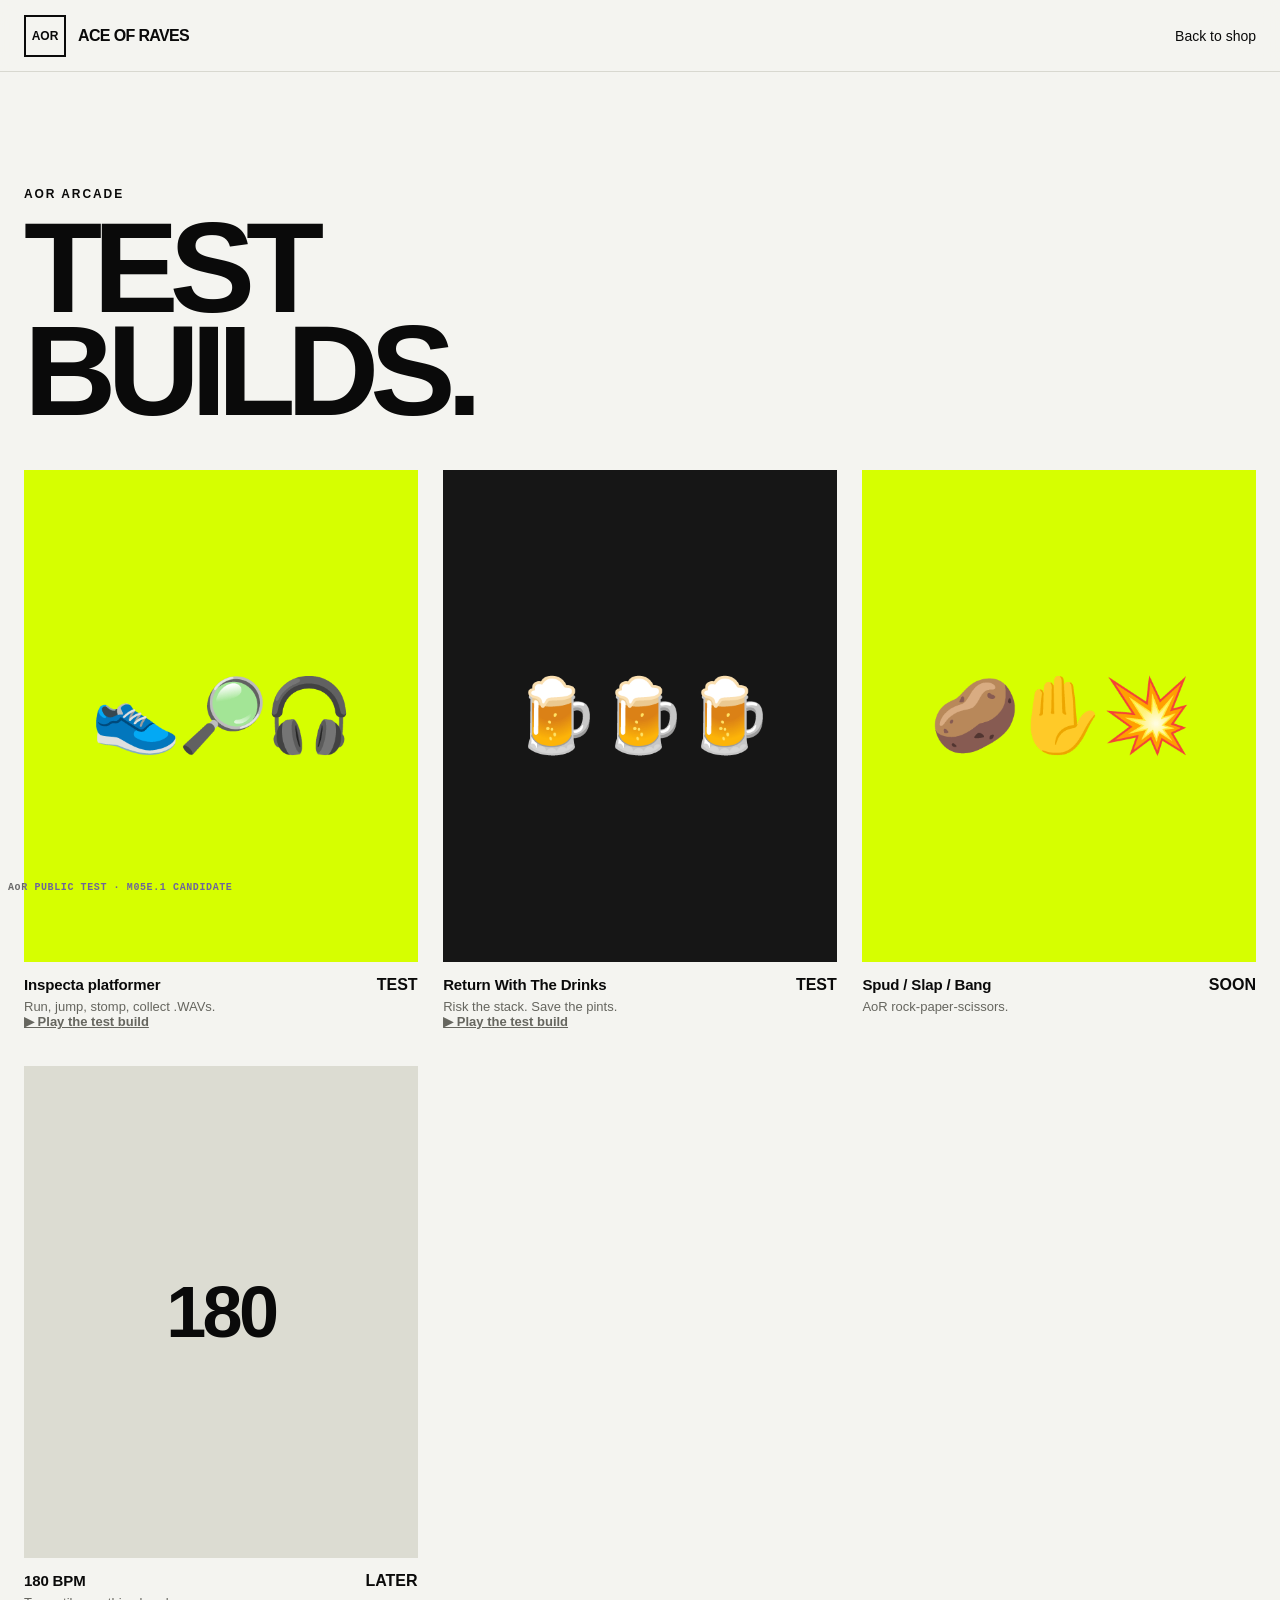
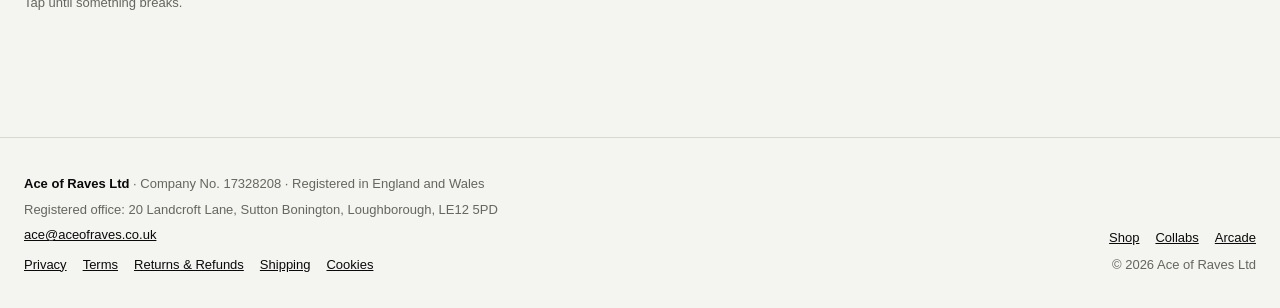
==== games/index.html @ 06a59dbc "AoR PUBLIC TEST: M05E.1 candidate staging build (source 10531a8) Sanitised browser-runtime set only:" ====
<!doctype html><html lang="en-GB"><head><meta name="robots" content="noindex,nofollow"><meta name="aor-build" content="AoR PUBLIC TEST · M05E.1 CANDIDATE · src 10531a8"><meta charset="utf-8"><meta name="viewport" content="width=device-width,initial-scale=1"><title>AoR Arcade · PUBLIC TEST</title><link rel="stylesheet" href="../assets/css/styles.css"></head><body><header class="site-header"><a class="brand" href="../index.html"><span class="brand-mark">AOR</span><span class="brand-name">Ace of Raves</span></a><nav class="site-nav" style="display:flex"><a href="../index.html#shop">Back to shop</a></nav></header><main class="section"><p class="eyebrow">AoR Arcade</p><h1 style="font-size:clamp(54px,10vw,140px);letter-spacing:-.07em;line-height:.8;margin:16px 0 48px">TEST<br>BUILDS.</h1><div class="product-grid"><article class="product-card"><div class="product-media placeholder-media placeholder-media--alt"><span>👟🔎🎧</span></div><div class="product-meta"><div><h3>Inspecta platformer</h3><p>Run, jump, stomp, collect .WAVs.</p><p><a href="../arcade/inspecta-platformer-r01/index.html"><b>▶ Play the test build</b></a></p></div><strong>TEST</strong></div></article><article class="product-card"><div class="product-media placeholder-media"><span>🍺🍺🍺</span></div><div class="product-meta"><div><h3>Return With The Drinks</h3><p>Risk the stack. Save the pints.</p><p><a href="../arcade/return-with-the-drinks-runner-r01/index.html"><b>▶ Play the test build</b></a></p></div><strong>TEST</strong></div></article><article class="product-card"><div class="product-media placeholder-media placeholder-media--alt"><span>🥔✋💥</span></div><div class="product-meta"><div><h3>Spud / Slap / Bang</h3><p>AoR rock-paper-scissors.</p></div><strong>SOON</strong></div></article><article class="product-card"><div class="product-media placeholder-media placeholder-media--third"><span>180</span></div><div class="product-meta"><div><h3>180 BPM</h3><p>Tap until something breaks.</p></div><strong>LATER</strong></div></article></div></main>
<footer class="site-footer">
  <div class="legal-footer">
    <p><strong>Ace of Raves Ltd</strong> · Company No. 17328208 · Registered in England and Wales</p>
    <p>Registered office: 20 Landcroft Lane, Sutton Bonington, Loughborough, LE12 5PD</p>
    <p><a href="mailto:ace@aceofraves.co.uk">ace@aceofraves.co.uk</a></p>
    <nav aria-label="Legal">
      <a href="../privacy.html">Privacy</a>
      <a href="../terms.html">Terms</a>
      <a href="../returns.html">Returns &amp; Refunds</a>
      <a href="../shipping.html">Shipping</a>
      <a href="../cookies.html">Cookies</a>
    </nav>
  </div>
  <div class="footer-meta"><nav aria-label="Footer"><a href="../index.html#shop">Shop</a><a href="../index.html#collabs">Collabs</a><a href="../games/index.html">Arcade</a></nav><p>© <span data-year>2026</span> Ace of Raves Ltd</p></div>
</footer><div aria-hidden="true" style="position:fixed;left:8px;bottom:6px;z-index:2147483000;pointer-events:none;font:700 10px/1.2 ui-monospace,Menlo,Consolas,monospace;letter-spacing:.06em;color:#fff;mix-blend-mode:difference;opacity:.6">AoR PUBLIC TEST · M05E.1 CANDIDATE</div></body></html>
---- assets/css/styles.css ----
:root{--bg:#f4f4f0;--surface:#fff;--ink:#0a0a0a;--muted:#66665f;--line:#d8d8d0;--accent:#d6ff00;--header-h:72px;--max:1440px}*{box-sizing:border-box}html{scroll-behavior:smooth;background:var(--bg)}body{margin:0;font-family:Arial,Helvetica,sans-serif;color:var(--ink);background:var(--bg)}a{color:inherit}button,input,select{font:inherit}button,a{-webkit-tap-highlight-color:transparent}.skip-link{position:absolute;left:12px;top:-60px;z-index:999;padding:12px 16px;background:var(--ink);color:#fff}.skip-link:focus{top:12px}.site-header{min-height:var(--header-h);display:flex;align-items:center;justify-content:space-between;gap:24px;padding:0 24px;border-bottom:1px solid var(--line);background:rgba(244,244,240,.94);position:sticky;top:0;z-index:50;backdrop-filter:blur(14px)}.brand{display:inline-flex;align-items:center;gap:12px;text-decoration:none;font-weight:800;text-transform:uppercase}.brand-mark{display:grid;place-items:center;width:42px;height:42px;border:2px solid currentColor;font-size:12px}.brand-name{letter-spacing:-.04em}.site-nav{display:flex;align-items:center;gap:22px;font-size:14px}.site-nav a{text-decoration:none}.cart-button,.menu-toggle{border:0;background:transparent;cursor:pointer;color:inherit}.menu-toggle{display:none}.hero{min-height:calc(100svh - var(--header-h));padding:clamp(28px,6vw,84px);display:grid;grid-template-columns:minmax(0,1.25fr) minmax(320px,.75fr);gap:48px;align-items:center;position:relative;overflow:hidden;background:var(--ink);color:#fff}.hero-visual{min-height:560px;position:relative;display:grid;place-items:center;overflow:hidden;border:1px solid #2d2d2d;background:linear-gradient(transparent 49.5%,#242424 50%,transparent 50.5%),linear-gradient(90deg,transparent 49.5%,#242424 50%,transparent 50.5%)}.hero-core{position:relative;z-index:3;font-weight:900;font-size:clamp(88px,16vw,240px);letter-spacing:-.09em;line-height:.75}.hero-orbit{position:absolute;width:72%;aspect-ratio:1;border:1px solid #444;border-radius:50%;animation:spin 16s linear infinite}.hero-orbit:before{content:"";position:absolute;left:50%;top:-7px;width:14px;height:14px;background:var(--accent);border-radius:50%}.hero-orbit--two{width:44%;animation-direction:reverse;animation-duration:10s}.hero-copy{max-width:560px}.hero-copy h1{margin:12px 0 18px;font-size:clamp(46px,6vw,92px);line-height:.92;letter-spacing:-.065em}.hero-copy>p:not(.eyebrow){max-width:48ch;color:#bdbdb5;line-height:1.6}.eyebrow{margin:0;font-size:12px;font-weight:800;letter-spacing:.16em;text-transform:uppercase}.hero-actions{display:flex;flex-wrap:wrap;gap:12px;margin-top:28px}.button{min-height:46px;display:inline-flex;align-items:center;justify-content:center;padding:12px 18px;border:1px solid currentColor;text-decoration:none;cursor:pointer}.button--primary{background:var(--accent);color:var(--ink);border-color:var(--accent);font-weight:800}.button--ghost{background:transparent;color:inherit}.scroll-cue{position:absolute;left:clamp(28px,6vw,84px);bottom:28px;font-size:12px;text-transform:uppercase;letter-spacing:.12em;color:#a0a0a0}.section{width:min(100%,var(--max));margin:0 auto;padding:clamp(70px,9vw,140px) 24px}.section-heading{display:flex;justify-content:space-between;align-items:end;gap:24px;margin-bottom:36px}.section-heading h2,.arcade-tease h2{margin:8px 0 0;font-size:clamp(36px,6vw,76px);line-height:.95;letter-spacing:-.055em}.product-grid{display:grid;grid-template-columns:repeat(3,minmax(0,1fr));gap:20px}.product-card{min-width:0}.product-media{aspect-ratio:4/5;display:grid;place-items:center;text-decoration:none;overflow:hidden}.placeholder-media{background:#161616;color:#fff;font-size:clamp(28px,6vw,72px);font-weight:900;letter-spacing:-.05em}.placeholder-media--alt{background:var(--accent);color:var(--ink)}.placeholder-media--third{background:#dcdcd2;color:var(--ink)}.product-meta{display:flex;justify-content:space-between;gap:20px;padding:14px 0 12px}.product-meta h3{margin:0 0 4px;font-size:16px}.product-meta h3 a{text-decoration:none}.product-meta p{margin:0;color:var(--muted);font-size:13px}.quick-add{width:100%;min-height:44px;border:1px solid var(--ink);background:transparent;cursor:pointer;text-decoration:none;display:grid;place-items:center}.quick-add:hover,.quick-add:focus-visible{background:var(--ink);color:#fff}.feature-split{display:grid;grid-template-columns:.8fr 1.2fr;gap:24px}.feature-copy{border-top:1px solid var(--ink);padding-top:20px}.feature-copy p{max-width:50ch;line-height:1.7;color:var(--muted)}.feature-panel{min-height:520px;background:var(--ink);color:#fff;display:flex;flex-direction:column;justify-content:space-between;padding:32px}.feature-panel span{font-size:12px;letter-spacing:.14em}.feature-panel strong{font-size:clamp(72px,13vw,190px);letter-spacing:-.08em;line-height:.7}.arcade-tease{border-top:1px solid var(--line);display:flex;justify-content:space-between;gap:40px;align-items:end}.arcade-tease>div{max-width:820px}.arcade-tease p:not(.eyebrow){max-width:60ch;color:var(--muted);line-height:1.6}.site-footer{border-top:1px solid var(--line);padding:28px 24px;display:flex;justify-content:space-between;gap:20px;font-size:13px}.site-footer div{display:flex;gap:16px}.cart-drawer{position:fixed;right:0;top:0;z-index:100;width:min(440px,100%);height:100%;background:var(--surface);transform:translateX(100%);transition:transform .24s ease;display:grid;grid-template-rows:auto 1fr auto;border-left:1px solid var(--line)}.cart-drawer.is-open{transform:translateX(0)}.cart-header,.cart-footer{padding:22px;border-bottom:1px solid var(--line)}.cart-footer{border-bottom:0;border-top:1px solid var(--line)}.cart-header{display:flex;justify-content:space-between;align-items:center}.cart-header h2{margin:0}.cart-header button{background:transparent;border:0;font-size:28px;cursor:pointer}.cart-items{overflow:auto;padding:22px}.cart-line{display:flex;justify-content:space-between;gap:20px;padding:14px 0;border-bottom:1px solid var(--line)}.cart-total{display:flex;justify-content:space-between;margin-bottom:16px}.scrim{position:fixed;inset:0;z-index:90;background:rgba(0,0,0,.45)}@keyframes spin{to{transform:rotate(360deg)}}@media(prefers-reduced-motion:reduce){html{scroll-behavior:auto}.hero-orbit{animation:none}.cart-drawer{transition:none}}@media(max-width:900px){.site-header{align-items:flex-start;flex-wrap:wrap;padding-top:14px;padding-bottom:14px}.menu-toggle{display:block;min-height:44px}.site-nav{width:100%;display:none;align-items:stretch;flex-direction:column;gap:0;padding-top:10px}.site-nav.is-open{display:flex}.site-nav a,.site-nav .cart-button{text-align:left;padding:14px 0;border-top:1px solid var(--line)}.hero{min-height:0;grid-template-columns:1fr;padding:36px 20px 82px}.hero-visual{min-height:420px}.hero-copy h1{font-size:clamp(44px,14vw,76px)}.scroll-cue{left:20px}.product-grid{grid-template-columns:1fr}.feature-split{grid-template-columns:1fr}.feature-panel{min-height:380px}.arcade-tease{align-items:flex-start;flex-direction:column}}@media(max-width:520px){.brand-name{display:none}.hero-visual{min-height:340px}.section{padding-left:16px;padding-right:16px}.site-footer{flex-direction:column}}

/* Existing Canva artwork, shown without cropping or speculative garment scale. */
.collection-intro{font-size:clamp(20px,2.7vw,36px);line-height:1.3;letter-spacing:-.035em;margin:-8px 0 36px;max-width:36ch}
.artwork-media{position:relative;background:#fff;color:var(--ink);border:1px solid #e4e4dd}
.artwork-media img{display:block;width:100%;height:100%;object-fit:contain;transition:transform .55s ease}
.artwork-media:hover img{transform:scale(1.035)}
.artwork-index{position:absolute;left:14px;bottom:12px;font:10px monospace;letter-spacing:.1em;color:#666;background:rgba(255,255,255,.9);padding:5px}
.product-status{font:11px monospace;text-transform:uppercase;padding-top:3px}
.collection-note{font:12px/1.6 monospace;color:var(--muted);margin:28px 0 0}
.product-card .quick-add{display:flex;align-items:center;justify-content:space-between;padding:12px 14px}
.product-detail{display:grid;grid-template-columns:minmax(0,1.15fr) minmax(0,.85fr);gap:clamp(28px,6vw,88px);align-items:start}
.product-detail .artwork-media{aspect-ratio:4/5}
.product-detail h1{font-size:clamp(42px,6vw,80px);line-height:.95;letter-spacing:-.055em;margin:18px 0 28px}
.product-detail-copy{position:sticky;top:110px;padding-top:24px}
.product-detail-copy>p{line-height:1.7}.product-detail-copy .eyebrow{line-height:1.5}
.product-facts{margin:32px 0;border-top:1px solid var(--line)}
.product-facts div{display:flex;justify-content:space-between;gap:24px;padding:16px 0;border-bottom:1px solid var(--line);font-size:13px}
.product-facts dd{margin:0;text-align:right;color:var(--muted)}
.artwork-options{display:flex;gap:8px;flex-wrap:wrap;margin-top:24px}.artwork-options a{font-size:12px;padding:10px;border:1px solid var(--line);text-decoration:none}.artwork-options a[aria-current]{background:var(--ink);color:white}
/* Bag sits outside the nav so it stays visible next to Menu on mobile. */
.site-nav{margin-left:auto}.cart-button{min-height:44px;font-size:14px;white-space:nowrap}
@media(max-width:900px){.menu-toggle{margin-left:auto}.site-nav{order:3;margin-left:0}}
.cart-line{align-items:baseline}.cart-line span{flex:1}.cart-remove{border:0;background:none;padding:4px 0;font-size:12px;text-decoration:underline;cursor:pointer;color:var(--muted)}
.buy-form{display:grid;gap:12px;margin:0 0 28px}.buy-form label{display:grid;gap:8px;font-size:13px;font-weight:800}.buy-form select{min-height:48px;padding:0 12px;border:1px solid var(--ink);background:#fff}.buy-form .button{width:100%}
@media(max-width:900px){.product-detail{grid-template-columns:1fr}.product-detail-copy{position:static}.collection-intro{margin-top:0}}
@media(prefers-reduced-motion:reduce){.artwork-media img{transition:none}}

/* ---------- Shop layer: restrained, consistent (product grid, PDP, bag, footer, legal) ---------- */
.product-grid{gap:clamp(16px,2vw,28px)}
.product-media img{display:block}
.artwork-media,.garment-media{background:#fff;border:1px solid #e4e4dd}
.artwork-index{font-size:9px;opacity:.85}
.product-meta{align-items:baseline;padding:14px 0 12px}
.product-meta h3{font-size:15px;letter-spacing:-.01em;line-height:1.25}
.product-meta p{font-size:13px}
.product-status{white-space:nowrap;font-size:12px;letter-spacing:.04em}
.product-card .quick-add{font-size:13px}
.collection-note{max-width:70ch}

/* product detail */
.product-gallery{display:grid;gap:16px}
.garment-media{aspect-ratio:1;display:grid;place-items:center}
.garment-media img{width:100%;height:100%;object-fit:contain}
.artwork-thumb{display:flex;align-items:end;gap:12px;margin:0}
.artwork-thumb img{width:96px;height:auto;border:1px solid #e4e4dd;background:#fff}
.artwork-thumb figcaption{font:11px monospace;text-transform:uppercase;letter-spacing:.1em;color:var(--muted)}
.product-detail h1{margin:14px 0 8px}
.product-garment{margin:0 0 20px;color:var(--muted)}
.product-facts{margin:24px 0}
.product-buy{width:100%}
.product-lede{margin-top:32px}
.option-row{display:flex;gap:8px;flex-wrap:wrap;margin-top:16px}
.option-row a{font-size:12px;padding:10px 12px;border:1px solid var(--line);text-decoration:none;min-height:40px;display:inline-flex;align-items:center}
.option-row a:hover{border-color:var(--ink)}
.option-row a[aria-current]{background:var(--ink);color:#fff;border-color:var(--ink)}
.option-row--designs{margin-top:28px}
.back-link{font-size:13px}

/* bag */
.cart-line{display:grid;grid-template-columns:auto 1fr auto;grid-template-areas:"thumb name price" "thumb remove remove";column-gap:14px;row-gap:4px;align-items:center}
.cart-line:not(:has(.cart-thumb)){grid-template-areas:"name name price" "remove remove remove"}
.cart-thumb{grid-area:thumb;width:56px;height:56px;object-fit:contain;border:1px solid var(--line);background:#fff}
.cart-line span{grid-area:name;font-size:14px}.cart-line strong{grid-area:price;font-size:14px}
.cart-remove{grid-area:remove;justify-self:start}
.cart-empty p{margin:0 0 12px}
.cart-note{font-size:13px;color:var(--muted);line-height:1.6}

/* static header (pages without the menu script keep their links visible) */
.site-nav--static{display:flex;flex-wrap:wrap;gap:6px 18px}
.site-nav a[aria-current]{text-decoration:underline;text-underline-offset:4px}
@media(max-width:900px){.site-header .site-nav--static{display:flex;width:100%;order:3;flex-direction:row;padding-top:6px}.site-header .site-nav--static a{border:0;padding:8px 0}}

/* footer */
.site-footer{display:grid;grid-template-columns:minmax(0,1fr) auto;gap:24px 40px;align-items:end;padding:36px 24px;font-size:13px;color:var(--muted)}
.site-footer a{color:var(--ink)}
.legal-footer p{margin:0 0 6px;line-height:1.5}
.legal-footer strong{color:var(--ink)}
.legal-footer nav,.footer-meta nav{display:flex;flex-wrap:wrap;gap:6px 16px;margin-top:12px}
.footer-meta{text-align:right}.footer-meta p{margin:12px 0 0}.footer-meta nav{justify-content:flex-end}
@media(max-width:700px){.site-footer{grid-template-columns:1fr}.footer-meta{text-align:left}.footer-meta nav{justify-content:flex-start}}

/* legal + coming soon pages */
.legal-page{max-width:76ch;line-height:1.7}
.legal-page h1{font-size:clamp(36px,6vw,64px);line-height:1;letter-spacing:-.045em;margin:0 0 12px}
.legal-page h2{font-size:18px;letter-spacing:-.01em;margin:36px 0 8px}
.legal-page p,.legal-page li{color:#2b2b28}
.legal-page ul{padding-left:20px}
.coming-soon h1{font-size:clamp(44px,8vw,110px);line-height:.92;letter-spacing:-.06em;margin:16px 0 20px}
.coming-soon p:not(.eyebrow){max-width:46ch;line-height:1.7;color:var(--muted)}
.site-footer .legal-footer,.site-footer .footer-meta{display:block}
[hidden]{display:none!important}
.button:disabled{opacity:.35;cursor:not-allowed}


/* AoR manifesto / accessibility-of-price section */
.aor-about{border-top:1px solid var(--line);border-bottom:1px solid var(--line)}
.aor-about__intro{display:grid;grid-template-columns:minmax(0,.72fr) minmax(0,1.28fr);gap:clamp(32px,7vw,100px);align-items:start}
.aor-about__intro h2{margin:8px 0 0;font-size:clamp(44px,7vw,96px);line-height:.9;letter-spacing:-.065em}
.aor-about__copy{font-size:clamp(17px,1.7vw,22px);line-height:1.55;letter-spacing:-.015em}
.aor-about__copy p{margin:0 0 18px}
.aor-about__copy strong{font-weight:900}
.aor-tiers{display:grid;grid-template-columns:repeat(3,minmax(0,1fr));gap:1px;background:var(--line);border:1px solid var(--line);margin-top:clamp(48px,7vw,88px)}
.aor-tier{background:var(--bg);padding:clamp(24px,3.2vw,44px);min-height:300px;display:flex;flex-direction:column;justify-content:space-between;gap:28px}
.aor-tier__number{font:11px monospace;letter-spacing:.14em;color:var(--muted)}
.aor-tier h3{font-size:clamp(26px,3vw,44px);line-height:.92;letter-spacing:-.05em;text-transform:uppercase;margin:0}
.aor-tier p{margin:0;color:var(--muted);line-height:1.6;max-width:34ch}
.aor-tier--top{background:var(--ink);color:#fff}
.aor-tier--top p,.aor-tier--top .aor-tier__number{color:#bdbdb5}
.aor-manifesto{margin-top:clamp(56px,8vw,110px);border-top:1px solid var(--ink);padding-top:22px}
.aor-manifesto p{margin:0;font-weight:900;text-transform:uppercase;font-size:clamp(34px,6vw,88px);line-height:.88;letter-spacing:-.065em}
.aor-manifesto p span{display:block}
.aor-about__future{margin:34px 0 0;max-width:70ch;color:var(--muted);line-height:1.7}
@media(max-width:900px){.aor-about__intro{grid-template-columns:1fr}.aor-tiers{grid-template-columns:1fr}.aor-tier{min-height:0}}
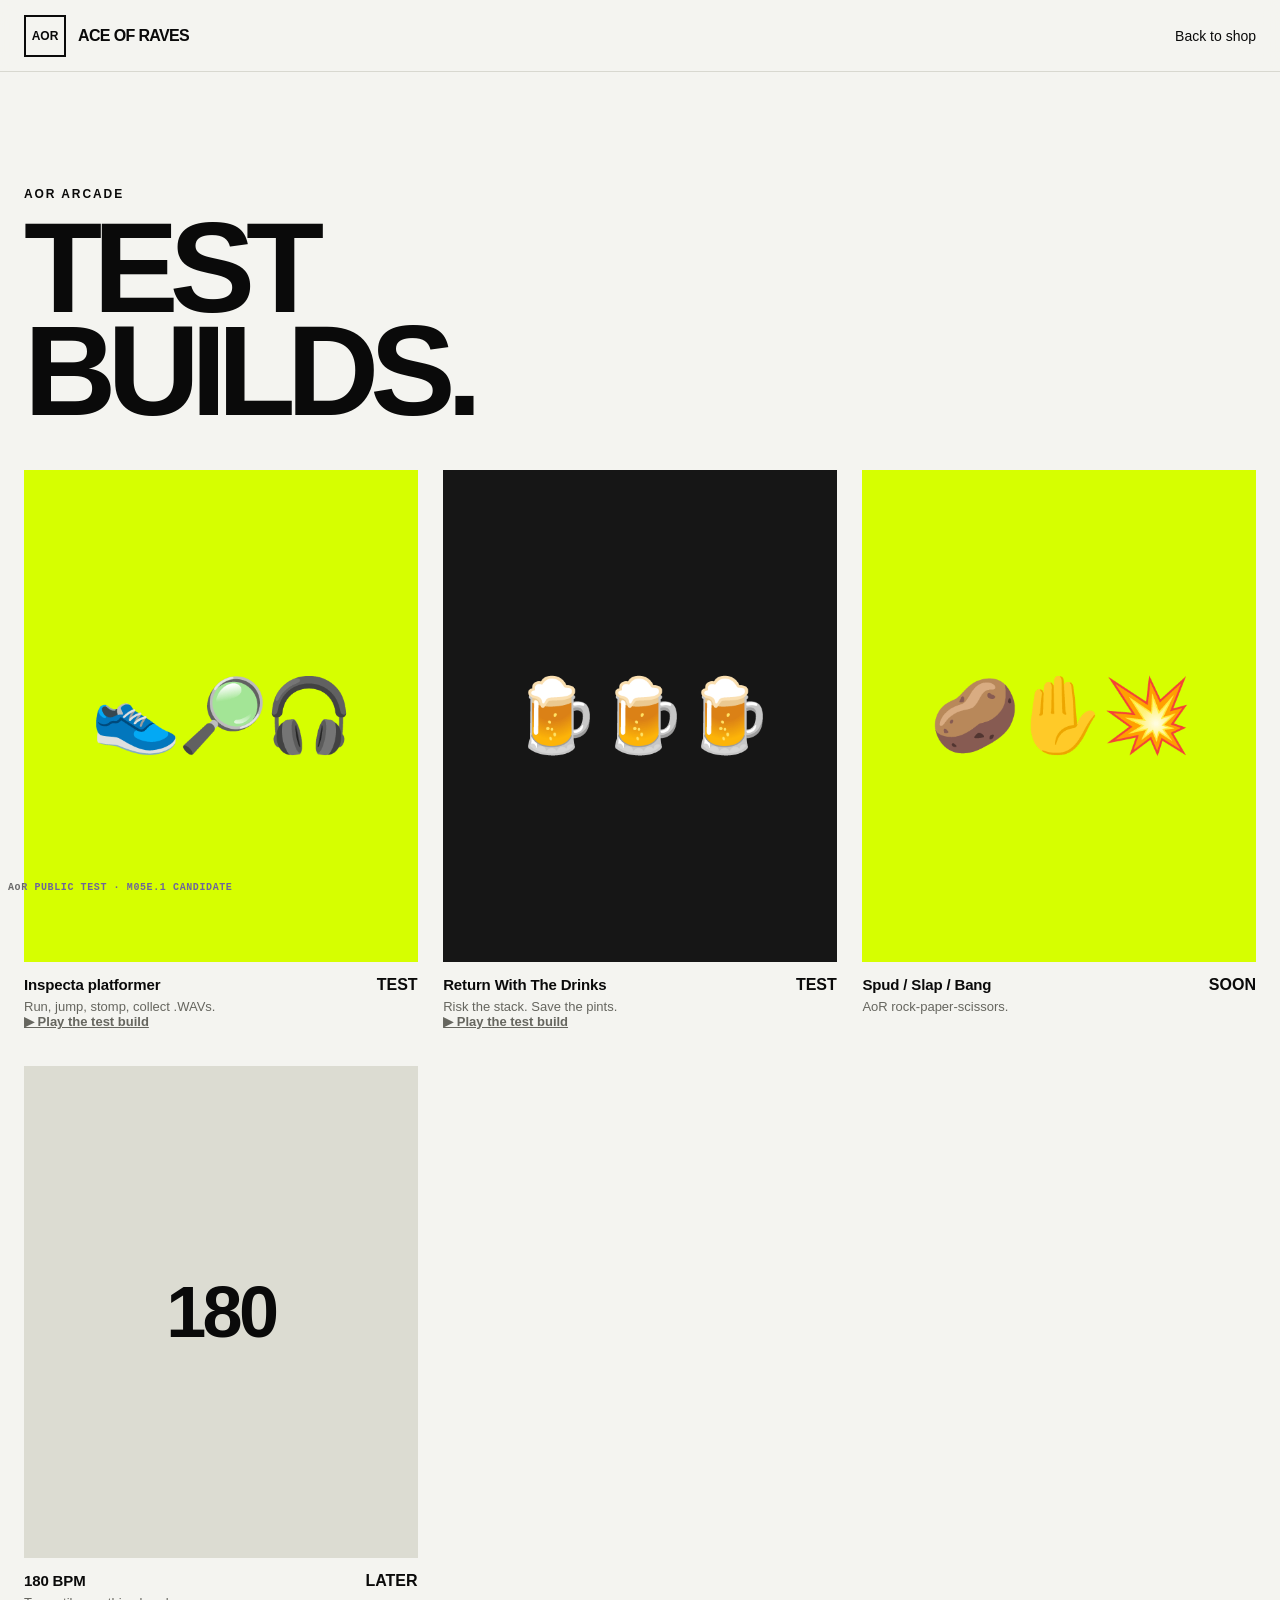
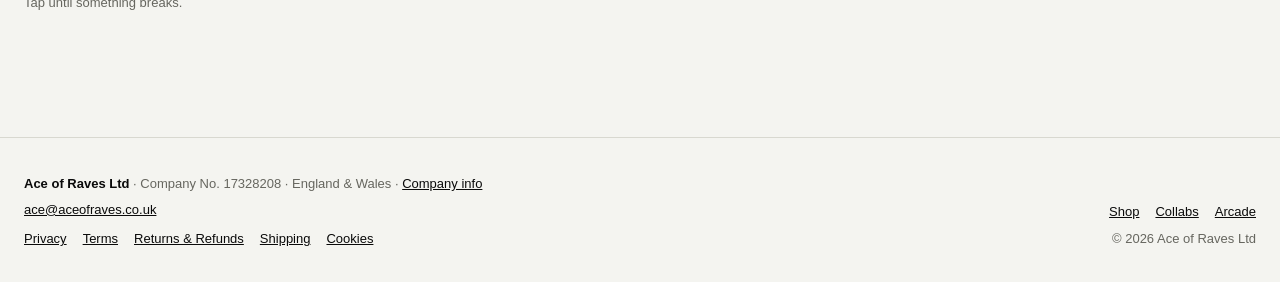
==== commit 501c3415: "AoR PUBLIC TEST: one-stomp Bouncer, rigid-shoe walk, company info footer (source fb29ec4)" ====
--- a/games/index.html
+++ b/games/index.html
@@ -1,8 +1,7 @@
-<!doctype html><html lang="en-GB"><head><meta name="robots" content="noindex,nofollow"><meta name="aor-build" content="AoR PUBLIC TEST · M05E.1 CANDIDATE · src 10531a8"><meta charset="utf-8"><meta name="viewport" content="width=device-width,initial-scale=1"><title>AoR Arcade · PUBLIC TEST</title><link rel="stylesheet" href="../assets/css/styles.css"></head><body><header class="site-header"><a class="brand" href="../index.html"><span class="brand-mark">AOR</span><span class="brand-name">Ace of Raves</span></a><nav class="site-nav" style="display:flex"><a href="../index.html#shop">Back to shop</a></nav></header><main class="section"><p class="eyebrow">AoR Arcade</p><h1 style="font-size:clamp(54px,10vw,140px);letter-spacing:-.07em;line-height:.8;margin:16px 0 48px">TEST<br>BUILDS.</h1><div class="product-grid"><article class="product-card"><div class="product-media placeholder-media placeholder-media--alt"><span>👟🔎🎧</span></div><div class="product-meta"><div><h3>Inspecta platformer</h3><p>Run, jump, stomp, collect .WAVs.</p><p><a href="../arcade/inspecta-platformer-r01/index.html"><b>▶ Play the test build</b></a></p></div><strong>TEST</strong></div></article><article class="product-card"><div class="product-media placeholder-media"><span>🍺🍺🍺</span></div><div class="product-meta"><div><h3>Return With The Drinks</h3><p>Risk the stack. Save the pints.</p><p><a href="../arcade/return-with-the-drinks-runner-r01/index.html"><b>▶ Play the test build</b></a></p></div><strong>TEST</strong></div></article><article class="product-card"><div class="product-media placeholder-media placeholder-media--alt"><span>🥔✋💥</span></div><div class="product-meta"><div><h3>Spud / Slap / Bang</h3><p>AoR rock-paper-scissors.</p></div><strong>SOON</strong></div></article><article class="product-card"><div class="product-media placeholder-media placeholder-media--third"><span>180</span></div><div class="product-meta"><div><h3>180 BPM</h3><p>Tap until something breaks.</p></div><strong>LATER</strong></div></article></div></main>
+<!doctype html><html lang="en-GB"><head><meta name="robots" content="noindex,nofollow"><meta name="aor-build" content="AoR PUBLIC TEST · M05E.1 CANDIDATE · src fb29ec4"><meta charset="utf-8"><meta name="viewport" content="width=device-width,initial-scale=1"><title>AoR Arcade · PUBLIC TEST</title><link rel="stylesheet" href="../assets/css/styles.css"></head><body><header class="site-header"><a class="brand" href="../index.html"><span class="brand-mark">AOR</span><span class="brand-name">Ace of Raves</span></a><nav class="site-nav" style="display:flex"><a href="../index.html#shop">Back to shop</a></nav></header><main class="section"><p class="eyebrow">AoR Arcade</p><h1 style="font-size:clamp(54px,10vw,140px);letter-spacing:-.07em;line-height:.8;margin:16px 0 48px">TEST<br>BUILDS.</h1><div class="product-grid"><article class="product-card"><div class="product-media placeholder-media placeholder-media--alt"><span>👟🔎🎧</span></div><div class="product-meta"><div><h3>Inspecta platformer</h3><p>Run, jump, stomp, collect .WAVs.</p><p><a href="../arcade/inspecta-platformer-r01/index.html"><b>▶ Play the test build</b></a></p></div><strong>TEST</strong></div></article><article class="product-card"><div class="product-media placeholder-media"><span>🍺🍺🍺</span></div><div class="product-meta"><div><h3>Return With The Drinks</h3><p>Risk the stack. Save the pints.</p><p><a href="../arcade/return-with-the-drinks-runner-r01/index.html"><b>▶ Play the test build</b></a></p></div><strong>TEST</strong></div></article><article class="product-card"><div class="product-media placeholder-media placeholder-media--alt"><span>🥔✋💥</span></div><div class="product-meta"><div><h3>Spud / Slap / Bang</h3><p>AoR rock-paper-scissors.</p></div><strong>SOON</strong></div></article><article class="product-card"><div class="product-media placeholder-media placeholder-media--third"><span>180</span></div><div class="product-meta"><div><h3>180 BPM</h3><p>Tap until something breaks.</p></div><strong>LATER</strong></div></article></div></main>
 <footer class="site-footer">
   <div class="legal-footer">
-    <p><strong>Ace of Raves Ltd</strong> · Company No. 17328208 · Registered in England and Wales</p>
-    <p>Registered office: 20 Landcroft Lane, Sutton Bonington, Loughborough, LE12 5PD</p>
+    <p><strong>Ace of Raves Ltd</strong> · Company No. 17328208 · England &amp; Wales · <a href="../company.html">Company info</a></p>
     <p><a href="mailto:ace@aceofraves.co.uk">ace@aceofraves.co.uk</a></p>
     <nav aria-label="Legal">
       <a href="../privacy.html">Privacy</a>
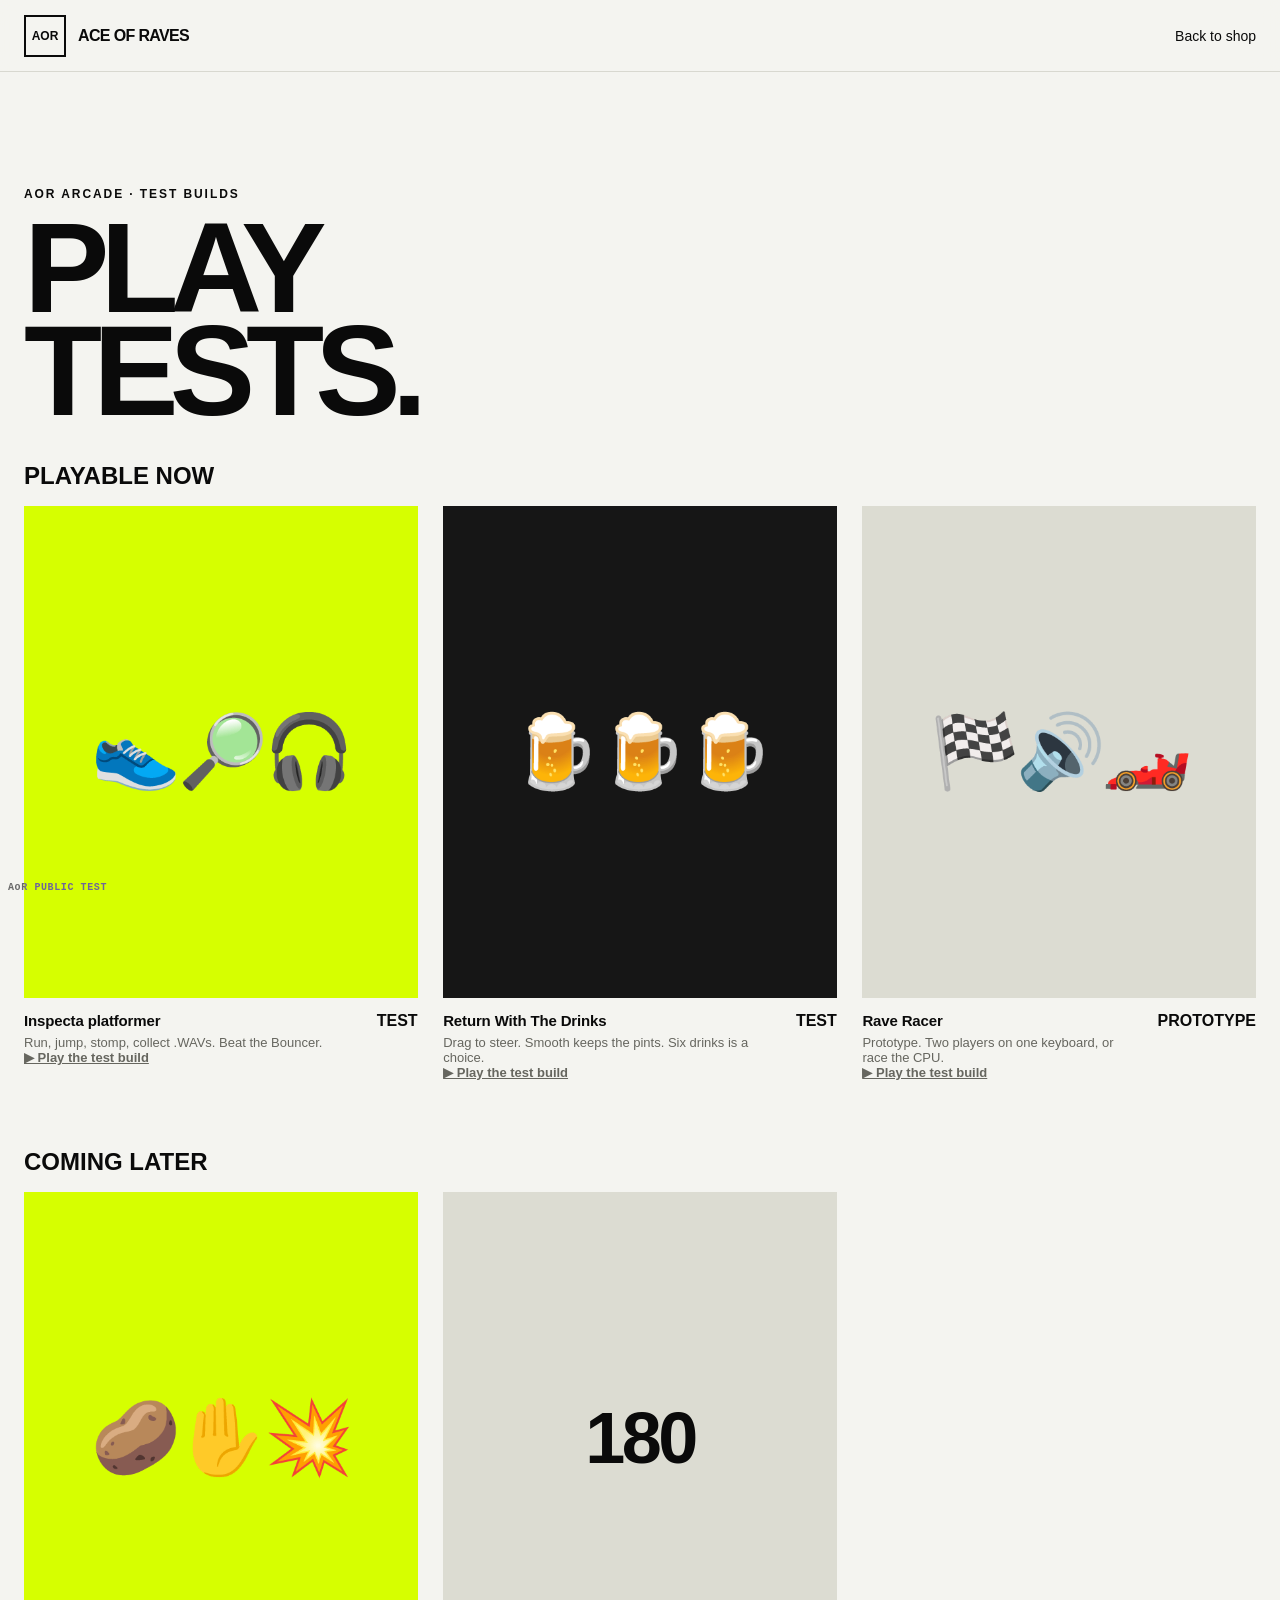
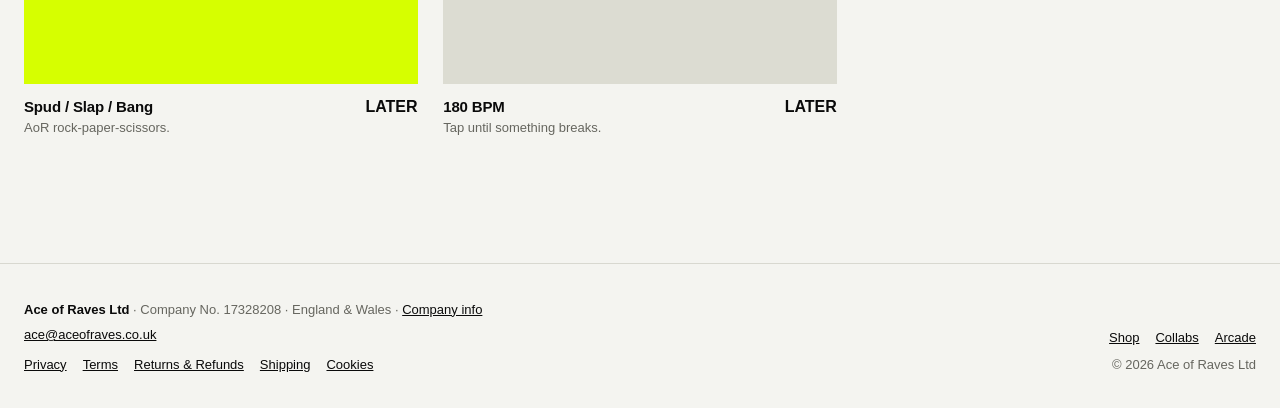
==== commit c13e437b: "AoR PUBLIC TEST: polish, company info page, Rave Racer prototype, arcade index (source 8e6a389)" ====
--- a/games/index.html
+++ b/games/index.html
@@ -1,4 +1,4 @@
-<!doctype html><html lang="en-GB"><head><meta name="robots" content="noindex,nofollow"><meta name="aor-build" content="AoR PUBLIC TEST · M05E.1 CANDIDATE · src fb29ec4"><meta charset="utf-8"><meta name="viewport" content="width=device-width,initial-scale=1"><title>AoR Arcade · PUBLIC TEST</title><link rel="stylesheet" href="../assets/css/styles.css"></head><body><header class="site-header"><a class="brand" href="../index.html"><span class="brand-mark">AOR</span><span class="brand-name">Ace of Raves</span></a><nav class="site-nav" style="display:flex"><a href="../index.html#shop">Back to shop</a></nav></header><main class="section"><p class="eyebrow">AoR Arcade</p><h1 style="font-size:clamp(54px,10vw,140px);letter-spacing:-.07em;line-height:.8;margin:16px 0 48px">TEST<br>BUILDS.</h1><div class="product-grid"><article class="product-card"><div class="product-media placeholder-media placeholder-media--alt"><span>👟🔎🎧</span></div><div class="product-meta"><div><h3>Inspecta platformer</h3><p>Run, jump, stomp, collect .WAVs.</p><p><a href="../arcade/inspecta-platformer-r01/index.html"><b>▶ Play the test build</b></a></p></div><strong>TEST</strong></div></article><article class="product-card"><div class="product-media placeholder-media"><span>🍺🍺🍺</span></div><div class="product-meta"><div><h3>Return With The Drinks</h3><p>Risk the stack. Save the pints.</p><p><a href="../arcade/return-with-the-drinks-runner-r01/index.html"><b>▶ Play the test build</b></a></p></div><strong>TEST</strong></div></article><article class="product-card"><div class="product-media placeholder-media placeholder-media--alt"><span>🥔✋💥</span></div><div class="product-meta"><div><h3>Spud / Slap / Bang</h3><p>AoR rock-paper-scissors.</p></div><strong>SOON</strong></div></article><article class="product-card"><div class="product-media placeholder-media placeholder-media--third"><span>180</span></div><div class="product-meta"><div><h3>180 BPM</h3><p>Tap until something breaks.</p></div><strong>LATER</strong></div></article></div></main>
+<!doctype html><html lang="en-GB"><head><meta name="robots" content="noindex,nofollow"><meta name="aor-build" content="AoR PUBLIC TEST · src 8e6a389"><meta charset="utf-8"><meta name="viewport" content="width=device-width,initial-scale=1"><title>AoR Arcade · PUBLIC TEST</title><!-- aor-meta:start --><link rel="icon" href="../assets/images/favicon.svg" type="image/svg+xml"><link rel="apple-touch-icon" href="../assets/images/apple-touch-icon.png"><meta name="description" content="The AoR Arcade: games from the afters. Coming soon."><link rel="canonical" href="https://chefferyepstein.github.io/AoR-Public-Test/games/index.html"><meta property="og:site_name" content="Ace of Raves"><meta property="og:type" content="website"><meta property="og:title" content="AoR Arcade"><meta property="og:description" content="The AoR Arcade: games from the afters. Coming soon."><meta property="og:url" content="https://chefferyepstein.github.io/AoR-Public-Test/games/index.html"><meta property="og:image" content="https://chefferyepstein.github.io/AoR-Public-Test/assets/images/og-image.png"><meta property="og:image:width" content="1200"><meta property="og:image:height" content="630"><meta property="og:image:alt" content="Ace of Raves: a stack of playing cards with a hand making a finger-gun"><meta property="og:locale" content="en_GB"><meta name="twitter:card" content="summary_large_image"><!-- aor-meta:end --><link rel="stylesheet" href="../assets/css/styles.css"></head><body><header class="site-header"><a class="brand" href="../index.html"><span class="brand-mark">AOR</span><span class="brand-name">Ace of Raves</span></a><nav class="site-nav" style="display:flex"><a href="../index.html#shop">Back to shop</a></nav></header><main class="section"><p class="eyebrow">AoR Arcade · TEST BUILDS</p><h1 style="font-size:clamp(54px,10vw,140px);letter-spacing:-.07em;line-height:.8;margin:16px 0 40px">PLAY<br>TESTS.</h1><h2 style="margin:0 0 16px">PLAYABLE NOW</h2><div class="product-grid"><article class="product-card"><div class="product-media placeholder-media placeholder-media--alt"><span>👟🔎🎧</span></div><div class="product-meta"><div><h3>Inspecta platformer</h3><p>Run, jump, stomp, collect .WAVs. Beat the Bouncer.</p><p><a href="../arcade/inspecta-platformer-r01/index.html"><b>▶ Play the test build</b></a></p></div><strong>TEST</strong></div></article><article class="product-card"><div class="product-media placeholder-media "><span>🍺🍺🍺</span></div><div class="product-meta"><div><h3>Return With The Drinks</h3><p>Drag to steer. Smooth keeps the pints. Six drinks is a choice.</p><p><a href="../arcade/return-with-the-drinks-runner-r01/index.html"><b>▶ Play the test build</b></a></p></div><strong>TEST</strong></div></article><article class="product-card"><div class="product-media placeholder-media placeholder-media--third"><span>🏁🔊🏎️</span></div><div class="product-meta"><div><h3>Rave Racer</h3><p>Prototype. Two players on one keyboard, or race the CPU.</p><p><a href="../arcade/rave-racer-r01/index.html"><b>▶ Play the test build</b></a></p></div><strong>PROTOTYPE</strong></div></article></div><h2 style="margin:56px 0 16px">COMING LATER</h2><div class="product-grid"><article class="product-card"><div class="product-media placeholder-media placeholder-media--alt"><span>🥔✋💥</span></div><div class="product-meta"><div><h3>Spud / Slap / Bang</h3><p>AoR rock-paper-scissors.</p></div><strong>LATER</strong></div></article><article class="product-card"><div class="product-media placeholder-media placeholder-media--third"><span>180</span></div><div class="product-meta"><div><h3>180 BPM</h3><p>Tap until something breaks.</p></div><strong>LATER</strong></div></article></div></main>
 <footer class="site-footer">
   <div class="legal-footer">
     <p><strong>Ace of Raves Ltd</strong> · Company No. 17328208 · England &amp; Wales · <a href="../company.html">Company info</a></p>
@@ -12,4 +12,4 @@
     </nav>
   </div>
   <div class="footer-meta"><nav aria-label="Footer"><a href="../index.html#shop">Shop</a><a href="../index.html#collabs">Collabs</a><a href="../games/index.html">Arcade</a></nav><p>© <span data-year>2026</span> Ace of Raves Ltd</p></div>
-</footer><div aria-hidden="true" style="position:fixed;left:8px;bottom:6px;z-index:2147483000;pointer-events:none;font:700 10px/1.2 ui-monospace,Menlo,Consolas,monospace;letter-spacing:.06em;color:#fff;mix-blend-mode:difference;opacity:.6">AoR PUBLIC TEST · M05E.1 CANDIDATE</div></body></html>+</footer><div aria-hidden="true" style="position:fixed;left:8px;bottom:6px;z-index:2147483000;pointer-events:none;font:700 10px/1.2 ui-monospace,Menlo,Consolas,monospace;letter-spacing:.06em;color:#fff;mix-blend-mode:difference;opacity:.6">AoR PUBLIC TEST</div></body></html>
--- a/assets/css/styles.css
+++ b/assets/css/styles.css
@@ -113,3 +113,12 @@
 .aor-manifesto p span{display:block}
 .aor-about__future{margin:34px 0 0;max-width:70ch;color:var(--muted);line-height:1.7}
 @media(max-width:900px){.aor-about__intro{grid-template-columns:1fr}.aor-tiers{grid-template-columns:1fr}.aor-tier{min-height:0}}
+
+/* Touch: footer/section links were 15-18px tall. Give them a 44px tap box without changing the desktop layout. */
+@media(pointer:coarse){
+  .legal-footer nav a,.footer-meta nav a,.legal-footer p a{display:inline-flex;align-items:center;min-height:44px}
+  .legal-footer nav,.footer-meta nav{gap:0 18px;margin-top:4px}
+  .section-heading>a,.product-meta h3 a{display:inline-flex;align-items:center;min-height:44px}
+  .scroll-cue{display:inline-flex;align-items:flex-end;min-height:44px}
+  .site-nav--static a{display:inline-flex;align-items:center;min-height:44px}
+}
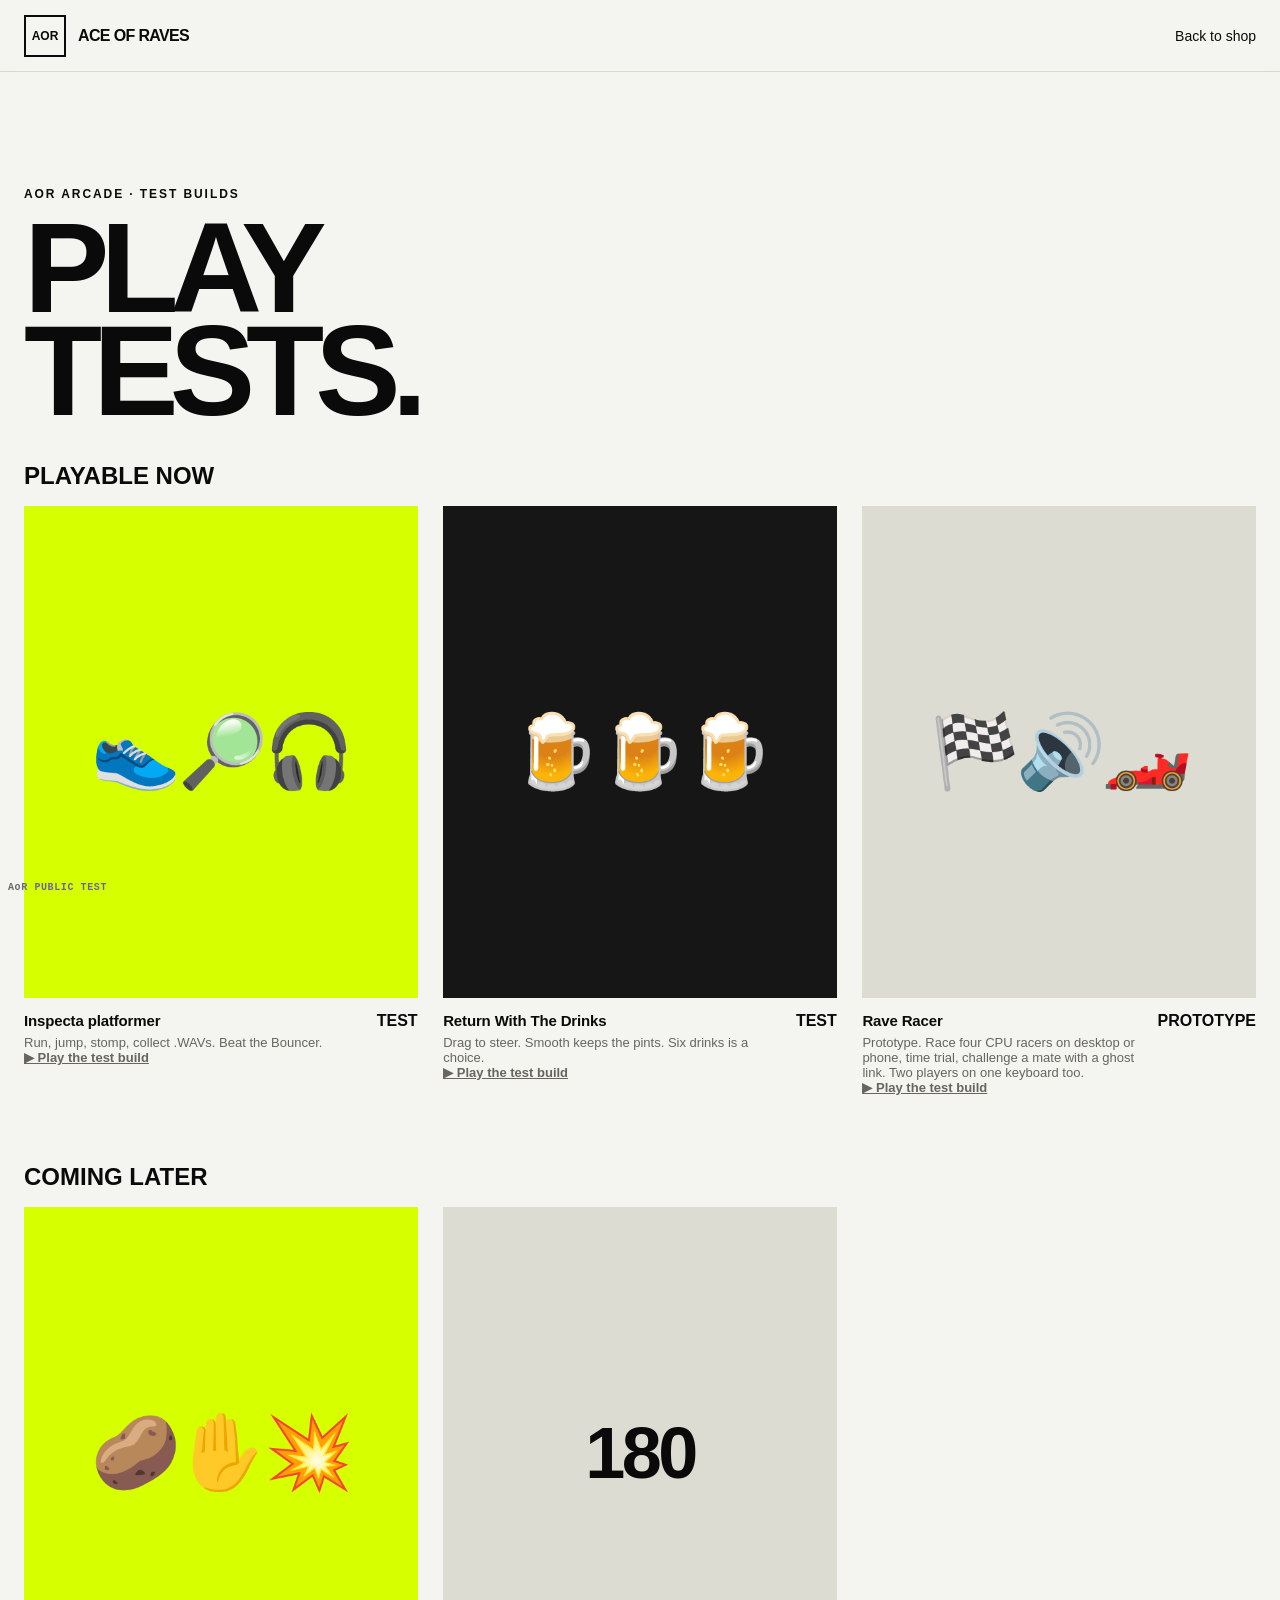
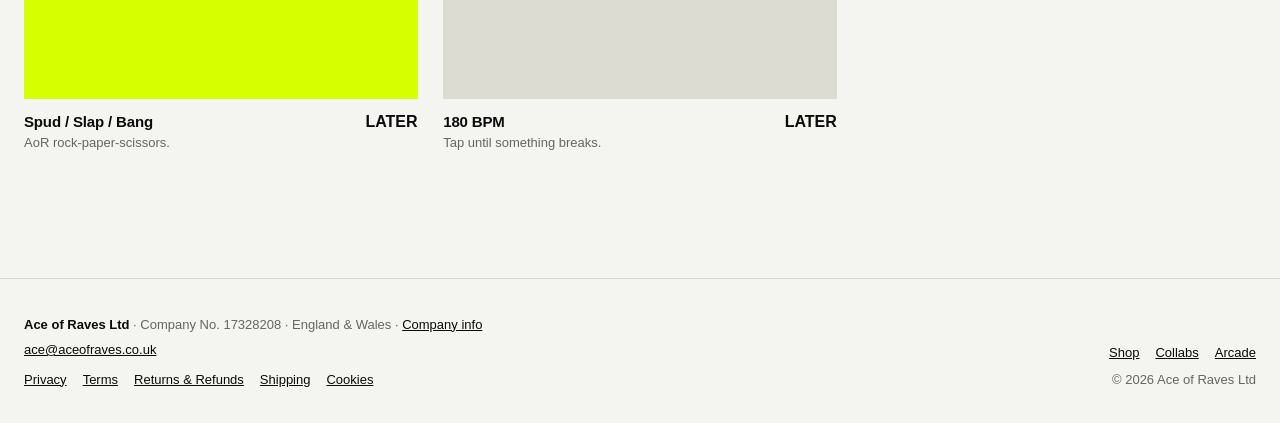
==== commit 23dc98de: "AoR PUBLIC TEST: Rave Racer single-player vs CPU, time trial, ghost challenge, phone mode (source f9" ====
--- a/games/index.html
+++ b/games/index.html
@@ -1,4 +1,4 @@
-<!doctype html><html lang="en-GB"><head><meta name="robots" content="noindex,nofollow"><meta name="aor-build" content="AoR PUBLIC TEST · src 8e6a389"><meta charset="utf-8"><meta name="viewport" content="width=device-width,initial-scale=1"><title>AoR Arcade · PUBLIC TEST</title><!-- aor-meta:start --><link rel="icon" href="../assets/images/favicon.svg" type="image/svg+xml"><link rel="apple-touch-icon" href="../assets/images/apple-touch-icon.png"><meta name="description" content="The AoR Arcade: games from the afters. Coming soon."><link rel="canonical" href="https://chefferyepstein.github.io/AoR-Public-Test/games/index.html"><meta property="og:site_name" content="Ace of Raves"><meta property="og:type" content="website"><meta property="og:title" content="AoR Arcade"><meta property="og:description" content="The AoR Arcade: games from the afters. Coming soon."><meta property="og:url" content="https://chefferyepstein.github.io/AoR-Public-Test/games/index.html"><meta property="og:image" content="https://chefferyepstein.github.io/AoR-Public-Test/assets/images/og-image.png"><meta property="og:image:width" content="1200"><meta property="og:image:height" content="630"><meta property="og:image:alt" content="Ace of Raves: a stack of playing cards with a hand making a finger-gun"><meta property="og:locale" content="en_GB"><meta name="twitter:card" content="summary_large_image"><!-- aor-meta:end --><link rel="stylesheet" href="../assets/css/styles.css"></head><body><header class="site-header"><a class="brand" href="../index.html"><span class="brand-mark">AOR</span><span class="brand-name">Ace of Raves</span></a><nav class="site-nav" style="display:flex"><a href="../index.html#shop">Back to shop</a></nav></header><main class="section"><p class="eyebrow">AoR Arcade · TEST BUILDS</p><h1 style="font-size:clamp(54px,10vw,140px);letter-spacing:-.07em;line-height:.8;margin:16px 0 40px">PLAY<br>TESTS.</h1><h2 style="margin:0 0 16px">PLAYABLE NOW</h2><div class="product-grid"><article class="product-card"><div class="product-media placeholder-media placeholder-media--alt"><span>👟🔎🎧</span></div><div class="product-meta"><div><h3>Inspecta platformer</h3><p>Run, jump, stomp, collect .WAVs. Beat the Bouncer.</p><p><a href="../arcade/inspecta-platformer-r01/index.html"><b>▶ Play the test build</b></a></p></div><strong>TEST</strong></div></article><article class="product-card"><div class="product-media placeholder-media "><span>🍺🍺🍺</span></div><div class="product-meta"><div><h3>Return With The Drinks</h3><p>Drag to steer. Smooth keeps the pints. Six drinks is a choice.</p><p><a href="../arcade/return-with-the-drinks-runner-r01/index.html"><b>▶ Play the test build</b></a></p></div><strong>TEST</strong></div></article><article class="product-card"><div class="product-media placeholder-media placeholder-media--third"><span>🏁🔊🏎️</span></div><div class="product-meta"><div><h3>Rave Racer</h3><p>Prototype. Two players on one keyboard, or race the CPU.</p><p><a href="../arcade/rave-racer-r01/index.html"><b>▶ Play the test build</b></a></p></div><strong>PROTOTYPE</strong></div></article></div><h2 style="margin:56px 0 16px">COMING LATER</h2><div class="product-grid"><article class="product-card"><div class="product-media placeholder-media placeholder-media--alt"><span>🥔✋💥</span></div><div class="product-meta"><div><h3>Spud / Slap / Bang</h3><p>AoR rock-paper-scissors.</p></div><strong>LATER</strong></div></article><article class="product-card"><div class="product-media placeholder-media placeholder-media--third"><span>180</span></div><div class="product-meta"><div><h3>180 BPM</h3><p>Tap until something breaks.</p></div><strong>LATER</strong></div></article></div></main>
+<!doctype html><html lang="en-GB"><head><meta name="robots" content="noindex,nofollow"><meta name="aor-build" content="AoR PUBLIC TEST · src f98e390"><meta charset="utf-8"><meta name="viewport" content="width=device-width,initial-scale=1"><title>AoR Arcade · PUBLIC TEST</title><!-- aor-meta:start --><link rel="icon" href="../assets/images/favicon.svg" type="image/svg+xml"><link rel="apple-touch-icon" href="../assets/images/apple-touch-icon.png"><meta name="description" content="The AoR Arcade: games from the afters. Coming soon."><link rel="canonical" href="https://chefferyepstein.github.io/AoR-Public-Test/games/index.html"><meta property="og:site_name" content="Ace of Raves"><meta property="og:type" content="website"><meta property="og:title" content="AoR Arcade"><meta property="og:description" content="The AoR Arcade: games from the afters. Coming soon."><meta property="og:url" content="https://chefferyepstein.github.io/AoR-Public-Test/games/index.html"><meta property="og:image" content="https://chefferyepstein.github.io/AoR-Public-Test/assets/images/og-image.png"><meta property="og:image:width" content="1200"><meta property="og:image:height" content="630"><meta property="og:image:alt" content="Ace of Raves: a stack of playing cards with a hand making a finger-gun"><meta property="og:locale" content="en_GB"><meta name="twitter:card" content="summary_large_image"><!-- aor-meta:end --><link rel="stylesheet" href="../assets/css/styles.css"></head><body><header class="site-header"><a class="brand" href="../index.html"><span class="brand-mark">AOR</span><span class="brand-name">Ace of Raves</span></a><nav class="site-nav" style="display:flex"><a href="../index.html#shop">Back to shop</a></nav></header><main class="section"><p class="eyebrow">AoR Arcade · TEST BUILDS</p><h1 style="font-size:clamp(54px,10vw,140px);letter-spacing:-.07em;line-height:.8;margin:16px 0 40px">PLAY<br>TESTS.</h1><h2 style="margin:0 0 16px">PLAYABLE NOW</h2><div class="product-grid"><article class="product-card"><div class="product-media placeholder-media placeholder-media--alt"><span>👟🔎🎧</span></div><div class="product-meta"><div><h3>Inspecta platformer</h3><p>Run, jump, stomp, collect .WAVs. Beat the Bouncer.</p><p><a href="../arcade/inspecta-platformer-r01/index.html"><b>▶ Play the test build</b></a></p></div><strong>TEST</strong></div></article><article class="product-card"><div class="product-media placeholder-media "><span>🍺🍺🍺</span></div><div class="product-meta"><div><h3>Return With The Drinks</h3><p>Drag to steer. Smooth keeps the pints. Six drinks is a choice.</p><p><a href="../arcade/return-with-the-drinks-runner-r01/index.html"><b>▶ Play the test build</b></a></p></div><strong>TEST</strong></div></article><article class="product-card"><div class="product-media placeholder-media placeholder-media--third"><span>🏁🔊🏎️</span></div><div class="product-meta"><div><h3>Rave Racer</h3><p>Prototype. Race four CPU racers on desktop or phone, time trial, challenge a mate with a ghost link. Two players on one keyboard too.</p><p><a href="../arcade/rave-racer-r01/index.html"><b>▶ Play the test build</b></a></p></div><strong>PROTOTYPE</strong></div></article></div><h2 style="margin:56px 0 16px">COMING LATER</h2><div class="product-grid"><article class="product-card"><div class="product-media placeholder-media placeholder-media--alt"><span>🥔✋💥</span></div><div class="product-meta"><div><h3>Spud / Slap / Bang</h3><p>AoR rock-paper-scissors.</p></div><strong>LATER</strong></div></article><article class="product-card"><div class="product-media placeholder-media placeholder-media--third"><span>180</span></div><div class="product-meta"><div><h3>180 BPM</h3><p>Tap until something breaks.</p></div><strong>LATER</strong></div></article></div></main>
 <footer class="site-footer">
   <div class="legal-footer">
     <p><strong>Ace of Raves Ltd</strong> · Company No. 17328208 · England &amp; Wales · <a href="../company.html">Company info</a></p>
